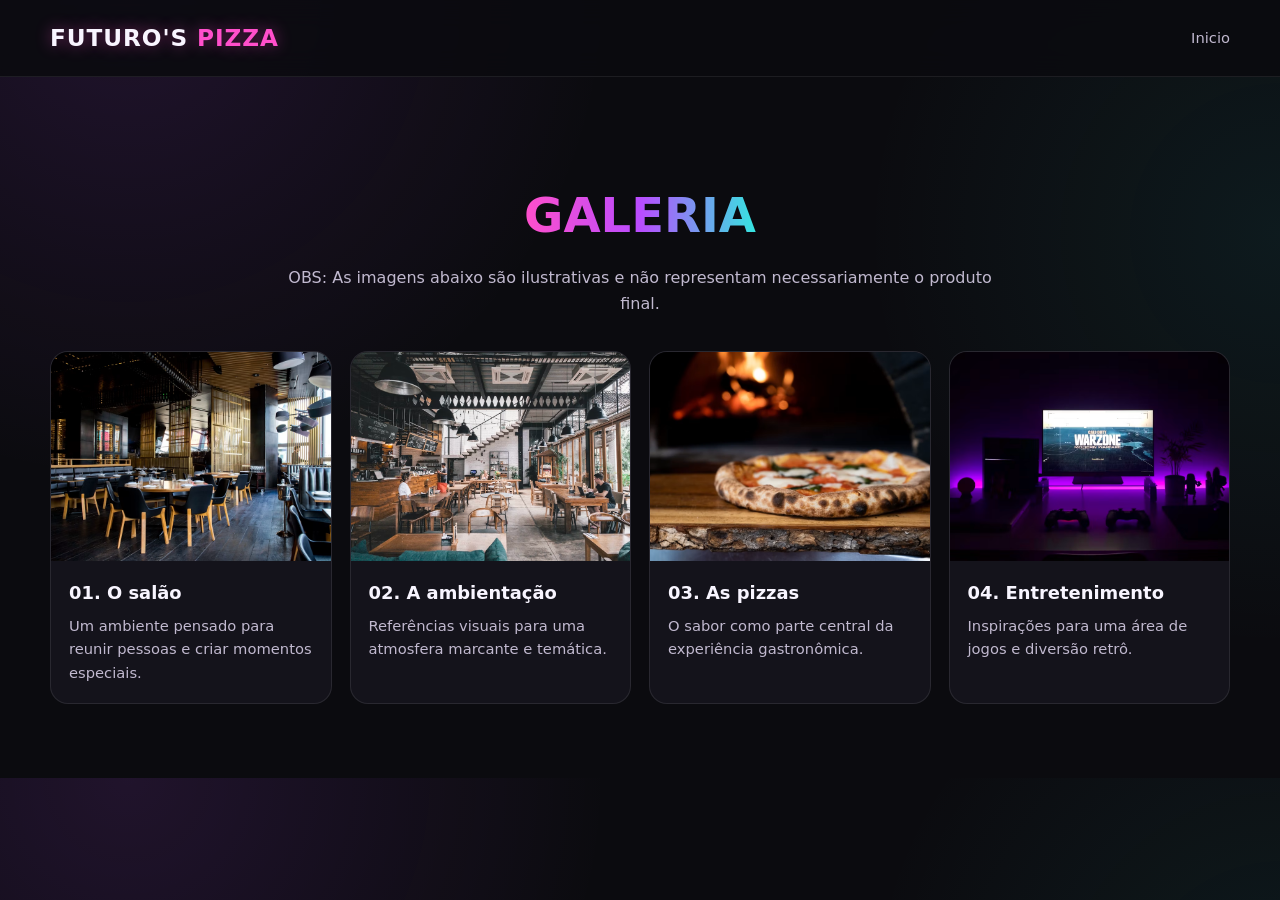
==== galeria/galeria.html @ fd4d447b "Primeiro commit" ====
<!DOCTYPE html>
<html lang="pt-BR">
<head>
    <meta charset="UTF-8">
    <link rel="stylesheet" href="galeria.css">
    <meta name="viewport" content="width=device-width, initial-scale=1.0">
    <title>Document</title>
</head>
<body>

    <header class="site-header">
    <nav class="nav container" aria-label="Navegação principal">
      <!-- Altere o nome da marca aqui, se necessário. -->
      <a class="brand" href="/index.html">FUTURO'S <span>PIZZA</span></a>
      <div class="nav-links">
        <a href="/index.html">Inicio</a>
    

      </div>
    </nav>
  </header>

       <section id="galeria">
      <div class="container">
        <div class="section-heading">
          <span class="eyebrow"></span>
          <h2><span class="gradient-text">GALERIA</span></h2>
          <p>OBS: As imagens abaixo são ilustrativas e não representam necessariamente o produto final.</p>
        </div>

        <div class="gallery">
          <!-- CARTÃO: para trocar uma foto, altere o endereço dentro de src.
               Para adicionar outro cartão, copie um bloco <article class="card"> completo. -->
          <article class="card">
            <img src="/imgs/osalao.avif" alt="Interior de restaurante com mesas e iluminação aconchegante" loading="lazy">
            <div class="card-body"><h3>01. O salão</h3><p>Um ambiente pensado para reunir pessoas e criar momentos especiais.</p></div>
          </article>
          <article class="card">
            <img src="/imgs/ambientacao.avif" alt="Ambiente de restaurante com decoração contemporânea" loading="lazy">
            <div class="card-body"><h3>02. A ambientação</h3><p>Referências visuais para uma atmosfera marcante e temática.</p></div>
          </article>
          <article class="card">
            <img src="/imgs/aspizzas.avif" alt="Pizza preparada e pronta para servir" loading="lazy">
            <div class="card-body"><h3>03. As pizzas</h3><p>O sabor como parte central da experiência gastronômica.</p></div>
          </article>
          <article class="card">
            <img src="/imgs/entretenimento.avif" alt="Equipamentos eletrônicos e entretenimento" loading="lazy">
            <div class="card-body"><h3>04. Entretenimento</h3><p>Inspirações para uma área de jogos e diversão retrô.</p></div>
          </article>
        </div>
      </div>
    </section>
    
</body>
</html>
---- galeria/galeria.css ----
/* =========================================================
       FUTURO'S PIZZA — ESTILOS
       DICA: as cores principais ficam em :root. Troque os códigos
       hexadecimais para personalizar a identidade visual do site.
       ========================================================= */
    :root {
      --bg: #0b0b0f;
      --panel: #14131b;
      --panel-2: #1d1928;
      --text: #f8f5ff;
      --muted: #c1b9cf;
      --purple: #b94cff;
      --pink: #ff4fcb;
      --cyan: #35e6e0;
      --max-width: 1180px;
      --radius: 22px;
      --shadow: 0 0 28px rgba(185, 76, 255, .16);
    }

    * { box-sizing: border-box; }
    html { scroll-behavior: smooth; }
    body {
      margin: 0;
      background:
        radial-gradient(circle at 10% 0%, rgba(185,76,255,.12), transparent 30rem),
        radial-gradient(circle at 100% 30%, rgba(53,230,224,.07), transparent 26rem),
        var(--bg);
      color: var(--text);
      font-family: system-ui, -apple-system, BlinkMacSystemFont, "Segoe UI", sans-serif;
      line-height: 1.6;
    }
    img { display: block; width: 100%; }
    a { color: inherit; }
    .container { width: min(var(--max-width), calc(100% - 40px)); margin-inline: auto; }

    /* Cabeçalho fixo e navegação adaptável */
    .site-header {
      position: sticky; top: 0; z-index: 20;
      background: rgba(11,11,15,.88);
      backdrop-filter: blur(14px);
      border-bottom: 1px solid rgba(255,255,255,.08);
    }
    .nav {
      min-height: 76px; display: flex; align-items: center;
      justify-content: space-between; gap: 24px;
    }
    .brand {
      text-decoration: none; font-weight: 900; letter-spacing: .04em;
      font-size: clamp(1.05rem, 2.4vw, 1.45rem);
      text-shadow: 0 0 16px rgba(255,79,203,.45);
    }
    .brand span { color: var(--pink); }
    .nav-links { display: flex; gap: 24px; align-items: center; }
    .nav-links a {
      color: var(--muted); text-decoration: none; font-size: .92rem;
      transition: color .2s ease;
    }
    .nav-links a:hover { color: var(--cyan); }

    /* CARROSSEL DO TOPO:
       Para trocar uma foto, altere o atributo data-image de cada .slide
       no HTML. O texto e o botão também podem ser editados ali. */
    .hero { padding: 28px 0 18px; }
    .carousel {
      position: relative; overflow: hidden; isolation: isolate;
      border: 1px solid rgba(255,255,255,.12);
      border-radius: var(--radius); min-height: 490px;
      background: #17131d; box-shadow: var(--shadow);
    }
    .slide {
      position: absolute; inset: 0; opacity: 0; visibility: hidden;
      transition: opacity .65s ease, visibility .65s ease;
      display: flex; align-items: center;
    }
    .slide.is-active { opacity: 1; visibility: visible; }
    .slide::before {
      content: ""; position: absolute; inset: 0; z-index: -1;
      background-image: var(--slide-image);
      background-size: cover; background-position: center;
      transform: scale(1.02);
    }
    .slide::after {
      content: ""; position: absolute; inset: 0; z-index: -1;
      background: linear-gradient(90deg, rgba(5,4,10,.94) 0%, rgba(5,4,10,.72) 48%, rgba(5,4,10,.12) 100%),
                  linear-gradient(0deg, rgba(5,4,10,.45), transparent 60%);
    }
    .slide-content { width: min(700px, 100%); padding: clamp(28px, 6vw, 76px); }
    .eyebrow {
      display: inline-block; color: var(--cyan); text-transform: uppercase;
      font-size: .78rem; font-weight: 800; letter-spacing: .18em;
      margin-bottom: 14px;
    }
    h1, h2, h3, p { margin-top: 0; }
    .slide h1, .slide h2 {
      margin-bottom: 18px; font-size: clamp(2.25rem, 6vw, 4.7rem);
      line-height: 1.04; letter-spacing: -.045em;
      text-shadow: 0 0 24px rgba(185,76,255,.35);
    }
    .slide p { color: #e1d9eb; font-size: clamp(1rem, 1.7vw, 1.15rem); max-width: 560px; }
    .button {
      display: inline-flex; align-items: center; justify-content: center;
      padding: 13px 22px; border-radius: 999px; text-decoration: none;
      font-weight: 800; background: linear-gradient(100deg, var(--purple), var(--pink));
      color: #fff; box-shadow: 0 8px 28px rgba(185,76,255,.25);
      border: 0; cursor: pointer; transition: transform .2s ease, filter .2s ease;
    }
    .button:hover { transform: translateY(-2px); filter: brightness(1.1); }
    .carousel-controls {
      position: absolute; z-index: 5; left: 0; right: 0; bottom: 20px;
      display: flex; justify-content: space-between; align-items: center;
      padding: 0 22px;
    }
    .arrow {
      width: 44px; height: 44px; border-radius: 50%;
      border: 1px solid rgba(255,255,255,.45); color: white;
      background: rgba(10,8,16,.55); cursor: pointer; font-size: 1.25rem;
    }
    .dots { display: flex; gap: 9px; }
    .dot {
      width: 9px; height: 9px; padding: 0; border: 0; border-radius: 50%;
      background: rgba(255,255,255,.45); cursor: pointer;
    }
    .dot[aria-current="true"] { background: var(--pink); box-shadow: 0 0 12px var(--pink); }

    /* Seções e cartões da galeria */
    section { padding: 74px 0; }
    .section-heading { max-width: 720px; margin: 0 auto 34px; text-align: center; }
    .section-heading h2 { font-size: clamp(1.8rem, 4vw, 3rem); margin-bottom: 12px; }
    .section-heading p { color: var(--muted); margin-bottom: 0; }
    .gradient-text {
      background: linear-gradient(90deg, var(--pink), var(--purple), var(--cyan));
      -webkit-background-clip: text; background-clip: text; color: transparent;
    }
    .gallery {
      display: grid; grid-template-columns: repeat(4, minmax(0, 1fr)); gap: 18px;
    }
    .card {
      overflow: hidden; border-radius: 18px; background: var(--panel);
      border: 1px solid rgba(255,255,255,.09); transition: transform .25s ease, border-color .25s ease;
    }
    .card:hover { transform: translateY(-5px); border-color: rgba(185,76,255,.6); }
    .card img { aspect-ratio: 4 / 3; object-fit: cover; }
    .card-body { padding: 18px; }
    .card h3 { margin-bottom: 6px; font-size: 1.12rem; }
    .card p { color: var(--muted); font-size: .92rem; margin-bottom: 0; }

    .concept {
      display: grid; grid-template-columns: 1fr 1fr; gap: 36px; align-items: center;
      background: linear-gradient(130deg, rgba(185,76,255,.13), rgba(53,230,224,.05));
      border: 1px solid rgba(255,255,255,.09); border-radius: var(--radius);
      padding: clamp(24px, 5vw, 54px);
    }
    .concept h2 { font-size: clamp(1.8rem, 4vw, 2.8rem); line-height: 1.1; }
    .concept p { color: var(--muted); }
    .concept-image { border-radius: 16px; overflow: hidden; box-shadow: var(--shadow); }
    .concept-image img { aspect-ratio: 4 / 3; object-fit: cover; }
    .chips { display: flex; flex-wrap: wrap; gap: 10px; margin-top: 22px; }
    .chip {
      border: 1px solid rgba(255,255,255,.18); background: rgba(255,255,255,.04);
      color: #eee3ff; border-radius: 999px; padding: 8px 13px; font-size: .85rem;
    }

    .cta {
      text-align: center; border-radius: var(--radius); padding: 48px 24px;
      background: linear-gradient(120deg, rgba(255,79,203,.15), rgba(185,76,255,.16));
      border: 1px solid rgba(255,255,255,.1);
    }
    .cta h2 { font-size: clamp(1.7rem, 4vw, 2.7rem); }
    .cta p { color: var(--muted); max-width: 620px; margin: 0 auto 22px; }

    footer { padding: 30px 0; border-top: 1px solid rgba(255,255,255,.08); color: var(--muted); font-size: .85rem; }
    .footer-inner { display: flex; justify-content: space-between; gap: 16px; flex-wrap: wrap; }

    /* RESPONSIVIDADE: ajustes para tablets e celulares */
    @media (max-width: 900px) {
      .gallery { grid-template-columns: repeat(2, minmax(0, 1fr)); }
      .carousel { min-height: 440px; }
      .concept { grid-template-columns: 1fr; }
      .concept-image { order: -1; }
    }
    @media (max-width: 600px) {
      .container { width: min(100% - 28px, var(--max-width)); }
      .nav { min-height: 66px; }
      .nav-links { gap: 12px; }
      .nav-links a { font-size: .78rem; }
      .nav-links a:nth-child(2) { display: none; }
      .hero { padding-top: 14px; }
      .carousel { min-height: 490px; border-radius: 16px; }
      .slide::after {
        background: linear-gradient(0deg, rgba(5,4,10,.94) 0%, rgba(5,4,10,.65) 65%, rgba(5,4,10,.25) 100%);
      }
      .slide { align-items: flex-end; }
      .slide-content { padding: 28px 22px 86px; }
      .slide h1, .slide h2 { font-size: clamp(2.1rem, 10vw, 3.3rem); }
      .carousel-controls { bottom: 15px; padding: 0 14px; }
      .arrow { width: 39px; height: 39px; }
      section { padding: 52px 0; }
      .gallery { gap: 12px; }
      .card-body { padding: 13px; }
      .card h3 { font-size: 1rem; }
      .card p { font-size: .83rem; }
      .concept { padding: 20px; gap: 22px; }
    }
    @media (prefers-reduced-motion: reduce) {
      *, *::before, *::after { scroll-behavior: auto !important; transition-duration: .01ms !important; }
    }
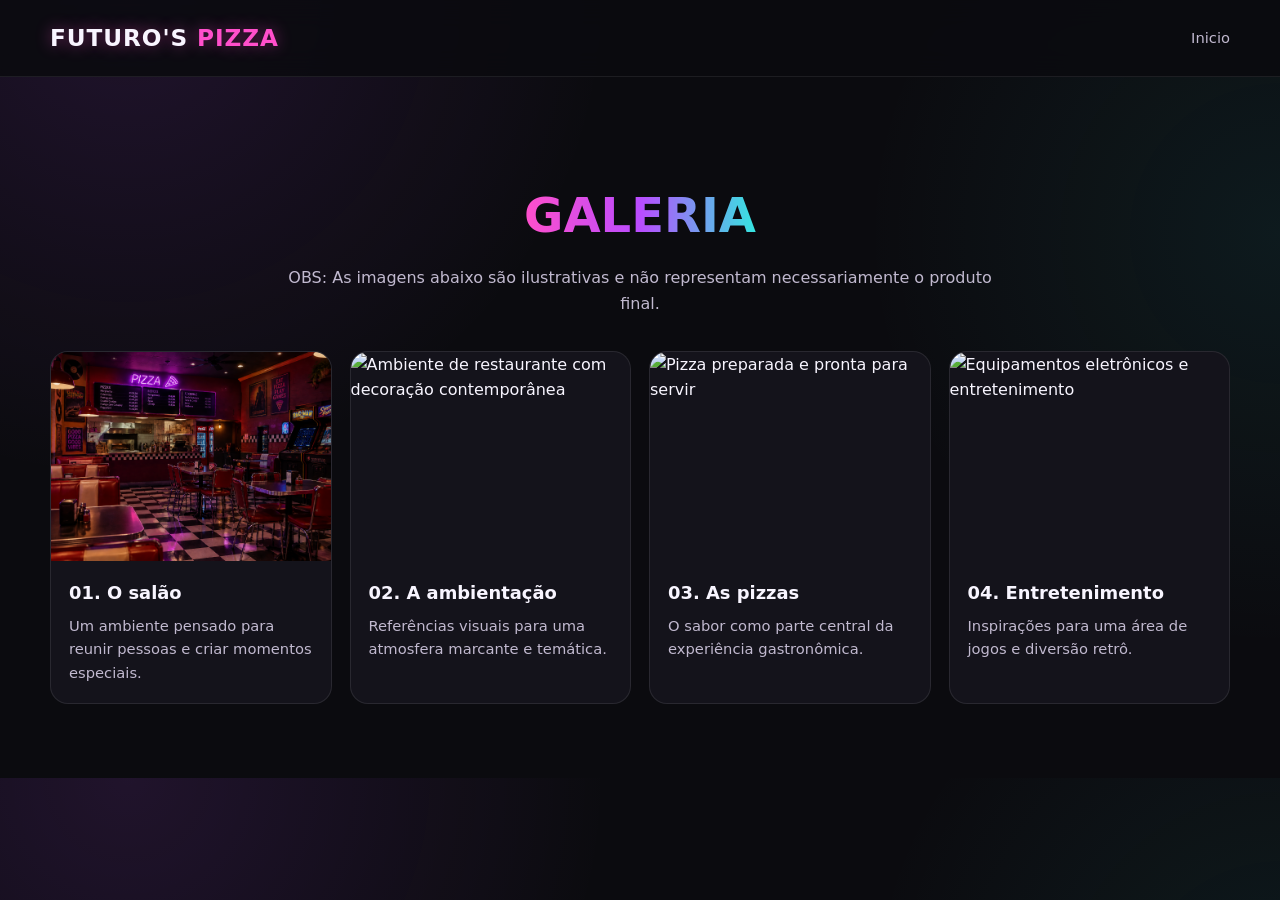
==== commit 0e5904b2: "correção de caminhos 2" ====
--- a/galeria/galeria.html
+++ b/galeria/galeria.html
@@ -4,7 +4,7 @@
     <meta charset="UTF-8">
     <link rel="stylesheet" href="galeria.css">
     <meta name="viewport" content="width=device-width, initial-scale=1.0">
-    <title>Document</title>
+    <title>GALERIA</title>
 </head>
 <body>
 
@@ -32,19 +32,19 @@
           <!-- CARTÃO: para trocar uma foto, altere o endereço dentro de src.
                Para adicionar outro cartão, copie um bloco <article class="card"> completo. -->
           <article class="card">
-            <img src="/imgs/osalao.avif" alt="Interior de restaurante com mesas e iluminação aconchegante" loading="lazy">
+            <a href="./imgs/osalao.png" target="_blank" rel="noopener noreferrer"><img src="./imgs/osalao.png" alt="Interior de restaurante com mesas e iluminação aconchegante" loading="lazy"></a>
             <div class="card-body"><h3>01. O salão</h3><p>Um ambiente pensado para reunir pessoas e criar momentos especiais.</p></div>
           </article>
           <article class="card">
-            <img src="/imgs/ambientacao.avif" alt="Ambiente de restaurante com decoração contemporânea" loading="lazy">
+            <img src="./imgs/ambientacao.avif" alt="Ambiente de restaurante com decoração contemporânea" loading="lazy">
             <div class="card-body"><h3>02. A ambientação</h3><p>Referências visuais para uma atmosfera marcante e temática.</p></div>
           </article>
           <article class="card">
-            <img src="/imgs/aspizzas.avif" alt="Pizza preparada e pronta para servir" loading="lazy">
+            <img src="./imgs/aspizzas.avif" alt="Pizza preparada e pronta para servir" loading="lazy">
             <div class="card-body"><h3>03. As pizzas</h3><p>O sabor como parte central da experiência gastronômica.</p></div>
           </article>
           <article class="card">
-            <img src="/imgs/entretenimento.avif" alt="Equipamentos eletrônicos e entretenimento" loading="lazy">
+            <img src="./imgs/entretenimento.avif" alt="Equipamentos eletrônicos e entretenimento" loading="lazy">
             <div class="card-body"><h3>04. Entretenimento</h3><p>Inspirações para uma área de jogos e diversão retrô.</p></div>
           </article>
         </div>
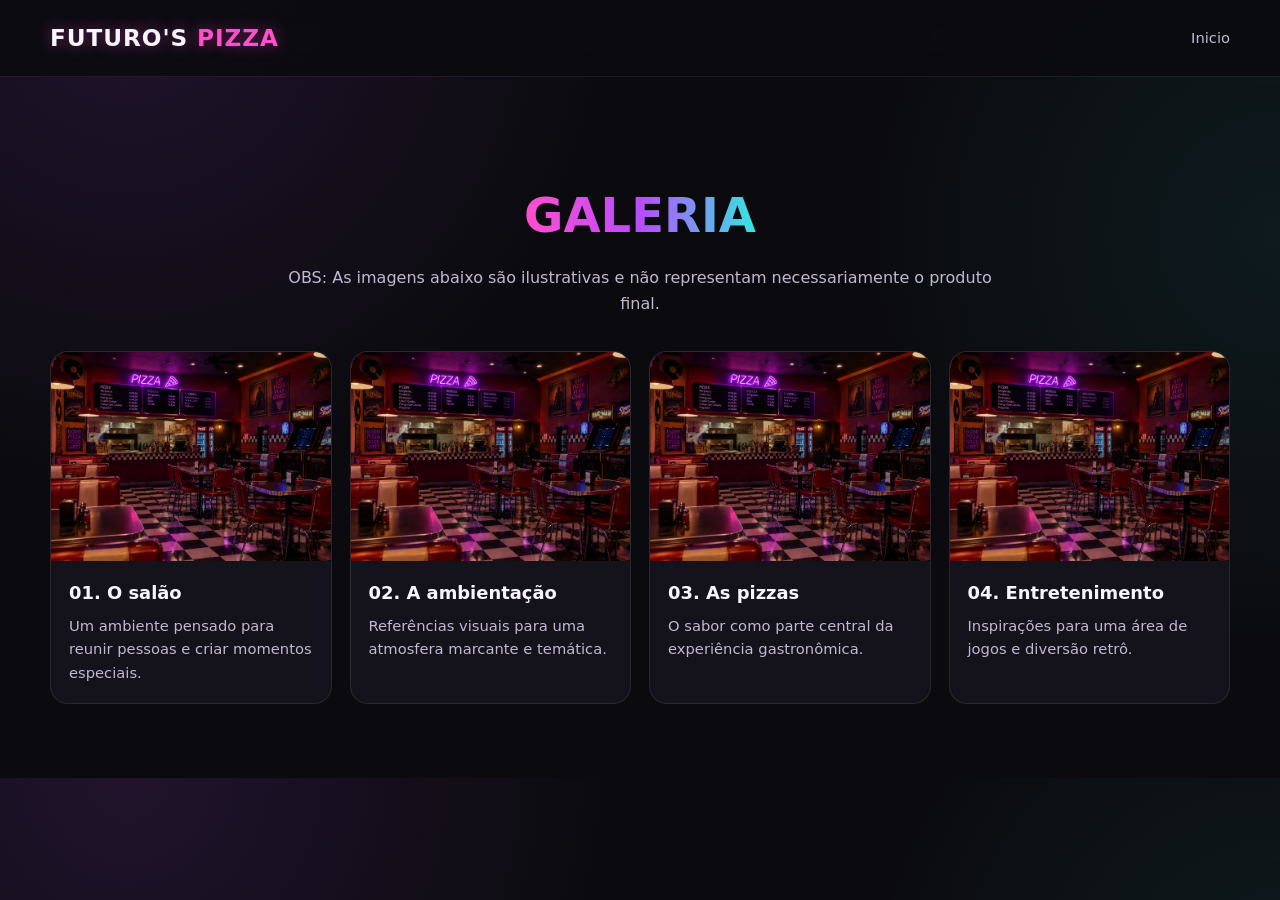
==== commit b7c6688e: "correção de caminhos 3 e adição de um icone provisório para o site" ====
--- a/galeria/galeria.html
+++ b/galeria/galeria.html
@@ -11,9 +11,9 @@
     <header class="site-header">
     <nav class="nav container" aria-label="Navegação principal">
       <!-- Altere o nome da marca aqui, se necessário. -->
-      <a class="brand" href="/index.html">FUTURO'S <span>PIZZA</span></a>
+      <a class="brand" href="../index.html">FUTURO'S <span>PIZZA</span></a>
       <div class="nav-links">
-        <a href="/index.html">Inicio</a>
+        <a href="../index.html">Inicio</a>
     
 
       </div>
@@ -36,15 +36,15 @@
             <div class="card-body"><h3>01. O salão</h3><p>Um ambiente pensado para reunir pessoas e criar momentos especiais.</p></div>
           </article>
           <article class="card">
-            <img src="./imgs/ambientacao.avif" alt="Ambiente de restaurante com decoração contemporânea" loading="lazy">
+            <a href="./imgs/osalao.png" target="_blank" rel="noopener noreferrer"><img src="./imgs/osalao.png" alt="Interior de restaurante com mesas e iluminação aconchegante" loading="lazy"></a>
             <div class="card-body"><h3>02. A ambientação</h3><p>Referências visuais para uma atmosfera marcante e temática.</p></div>
           </article>
           <article class="card">
-            <img src="./imgs/aspizzas.avif" alt="Pizza preparada e pronta para servir" loading="lazy">
+            <a href="./imgs/osalao.png" target="_blank" rel="noopener noreferrer"><img src="./imgs/osalao.png" alt="Interior de restaurante com mesas e iluminação aconchegante" loading="lazy"></a>
             <div class="card-body"><h3>03. As pizzas</h3><p>O sabor como parte central da experiência gastronômica.</p></div>
           </article>
           <article class="card">
-            <img src="./imgs/entretenimento.avif" alt="Equipamentos eletrônicos e entretenimento" loading="lazy">
+            <a href="./imgs/osalao.png" target="_blank" rel="noopener noreferrer"><img src="./imgs/osalao.png" alt="Interior de restaurante com mesas e iluminação aconchegante" loading="lazy"></a>
             <div class="card-body"><h3>04. Entretenimento</h3><p>Inspirações para uma área de jogos e diversão retrô.</p></div>
           </article>
         </div>
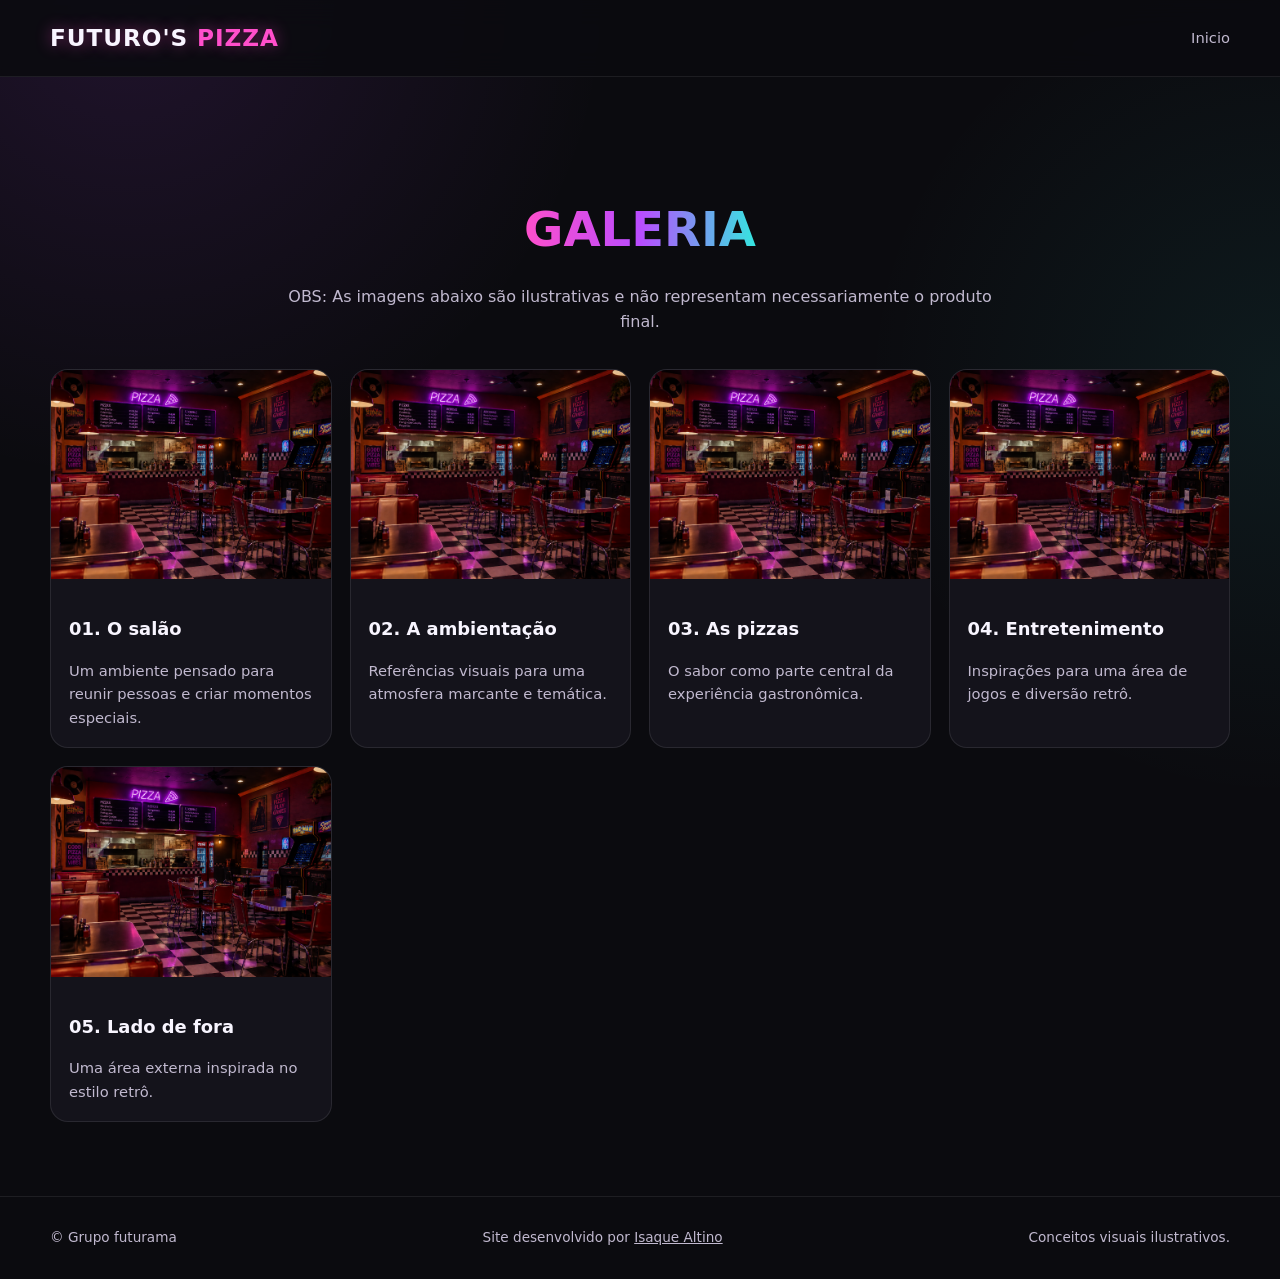
==== commit 9bcc5efb: "um player de musica e correção no footer da galeria" ====
--- a/galeria/galeria.html
+++ b/galeria/galeria.html
@@ -3,6 +3,7 @@
 <head>
     <meta charset="UTF-8">
     <link rel="stylesheet" href="galeria.css">
+    <link rel="icon" href="./imgs/favicon.png" type="image/x-icon">
     <meta name="viewport" content="width=device-width, initial-scale=1.0">
     <title>GALERIA</title>
 </head>
@@ -47,9 +48,21 @@
             <a href="./imgs/osalao.png" target="_blank" rel="noopener noreferrer"><img src="./imgs/osalao.png" alt="Interior de restaurante com mesas e iluminação aconchegante" loading="lazy"></a>
             <div class="card-body"><h3>04. Entretenimento</h3><p>Inspirações para uma área de jogos e diversão retrô.</p></div>
           </article>
+          <article class="card">
+            <a href="./imgs/osalao.png" target="_blank" rel="noopener noreferrer"><img src="./imgs/osalao.png" alt="Interior de restaurante com mesas e iluminação aconchegante" loading="lazy"></a>
+            <div class="card-body"><h3>05. Lado de fora</h3><p>Uma área externa inspirada no estilo retrô.</p></div>
+          </article>
         </div>
       </div>
     </section>
+
+    <footer>
+    <div class="container footer-inner">
+      <span>© <span id="year"></span> Grupo futurama</span>
+      <span>Site desenvolvido por <a href="https://instagram.com/isaquealtino_" target="_blank" rel="noopener noreferrer">Isaque Altino</a></span>
+      <span>Conceitos visuais ilustrativos.</span>
+    </div>
+  </footer>
     
 </body>
 </html>
--- a/galeria/galeria.css
+++ b/galeria/galeria.css
@@ -56,71 +56,6 @@
       transition: color .2s ease;
     }
     .nav-links a:hover { color: var(--cyan); }
-
-    /* CARROSSEL DO TOPO:
-       Para trocar uma foto, altere o atributo data-image de cada .slide
-       no HTML. O texto e o botão também podem ser editados ali. */
-    .hero { padding: 28px 0 18px; }
-    .carousel {
-      position: relative; overflow: hidden; isolation: isolate;
-      border: 1px solid rgba(255,255,255,.12);
-      border-radius: var(--radius); min-height: 490px;
-      background: #17131d; box-shadow: var(--shadow);
-    }
-    .slide {
-      position: absolute; inset: 0; opacity: 0; visibility: hidden;
-      transition: opacity .65s ease, visibility .65s ease;
-      display: flex; align-items: center;
-    }
-    .slide.is-active { opacity: 1; visibility: visible; }
-    .slide::before {
-      content: ""; position: absolute; inset: 0; z-index: -1;
-      background-image: var(--slide-image);
-      background-size: cover; background-position: center;
-      transform: scale(1.02);
-    }
-    .slide::after {
-      content: ""; position: absolute; inset: 0; z-index: -1;
-      background: linear-gradient(90deg, rgba(5,4,10,.94) 0%, rgba(5,4,10,.72) 48%, rgba(5,4,10,.12) 100%),
-                  linear-gradient(0deg, rgba(5,4,10,.45), transparent 60%);
-    }
-    .slide-content { width: min(700px, 100%); padding: clamp(28px, 6vw, 76px); }
-    .eyebrow {
-      display: inline-block; color: var(--cyan); text-transform: uppercase;
-      font-size: .78rem; font-weight: 800; letter-spacing: .18em;
-      margin-bottom: 14px;
-    }
-    h1, h2, h3, p { margin-top: 0; }
-    .slide h1, .slide h2 {
-      margin-bottom: 18px; font-size: clamp(2.25rem, 6vw, 4.7rem);
-      line-height: 1.04; letter-spacing: -.045em;
-      text-shadow: 0 0 24px rgba(185,76,255,.35);
-    }
-    .slide p { color: #e1d9eb; font-size: clamp(1rem, 1.7vw, 1.15rem); max-width: 560px; }
-    .button {
-      display: inline-flex; align-items: center; justify-content: center;
-      padding: 13px 22px; border-radius: 999px; text-decoration: none;
-      font-weight: 800; background: linear-gradient(100deg, var(--purple), var(--pink));
-      color: #fff; box-shadow: 0 8px 28px rgba(185,76,255,.25);
-      border: 0; cursor: pointer; transition: transform .2s ease, filter .2s ease;
-    }
-    .button:hover { transform: translateY(-2px); filter: brightness(1.1); }
-    .carousel-controls {
-      position: absolute; z-index: 5; left: 0; right: 0; bottom: 20px;
-      display: flex; justify-content: space-between; align-items: center;
-      padding: 0 22px;
-    }
-    .arrow {
-      width: 44px; height: 44px; border-radius: 50%;
-      border: 1px solid rgba(255,255,255,.45); color: white;
-      background: rgba(10,8,16,.55); cursor: pointer; font-size: 1.25rem;
-    }
-    .dots { display: flex; gap: 9px; }
-    .dot {
-      width: 9px; height: 9px; padding: 0; border: 0; border-radius: 50%;
-      background: rgba(255,255,255,.45); cursor: pointer;
-    }
-    .dot[aria-current="true"] { background: var(--pink); box-shadow: 0 0 12px var(--pink); }
 
     /* Seções e cartões da galeria */
     section { padding: 74px 0; }
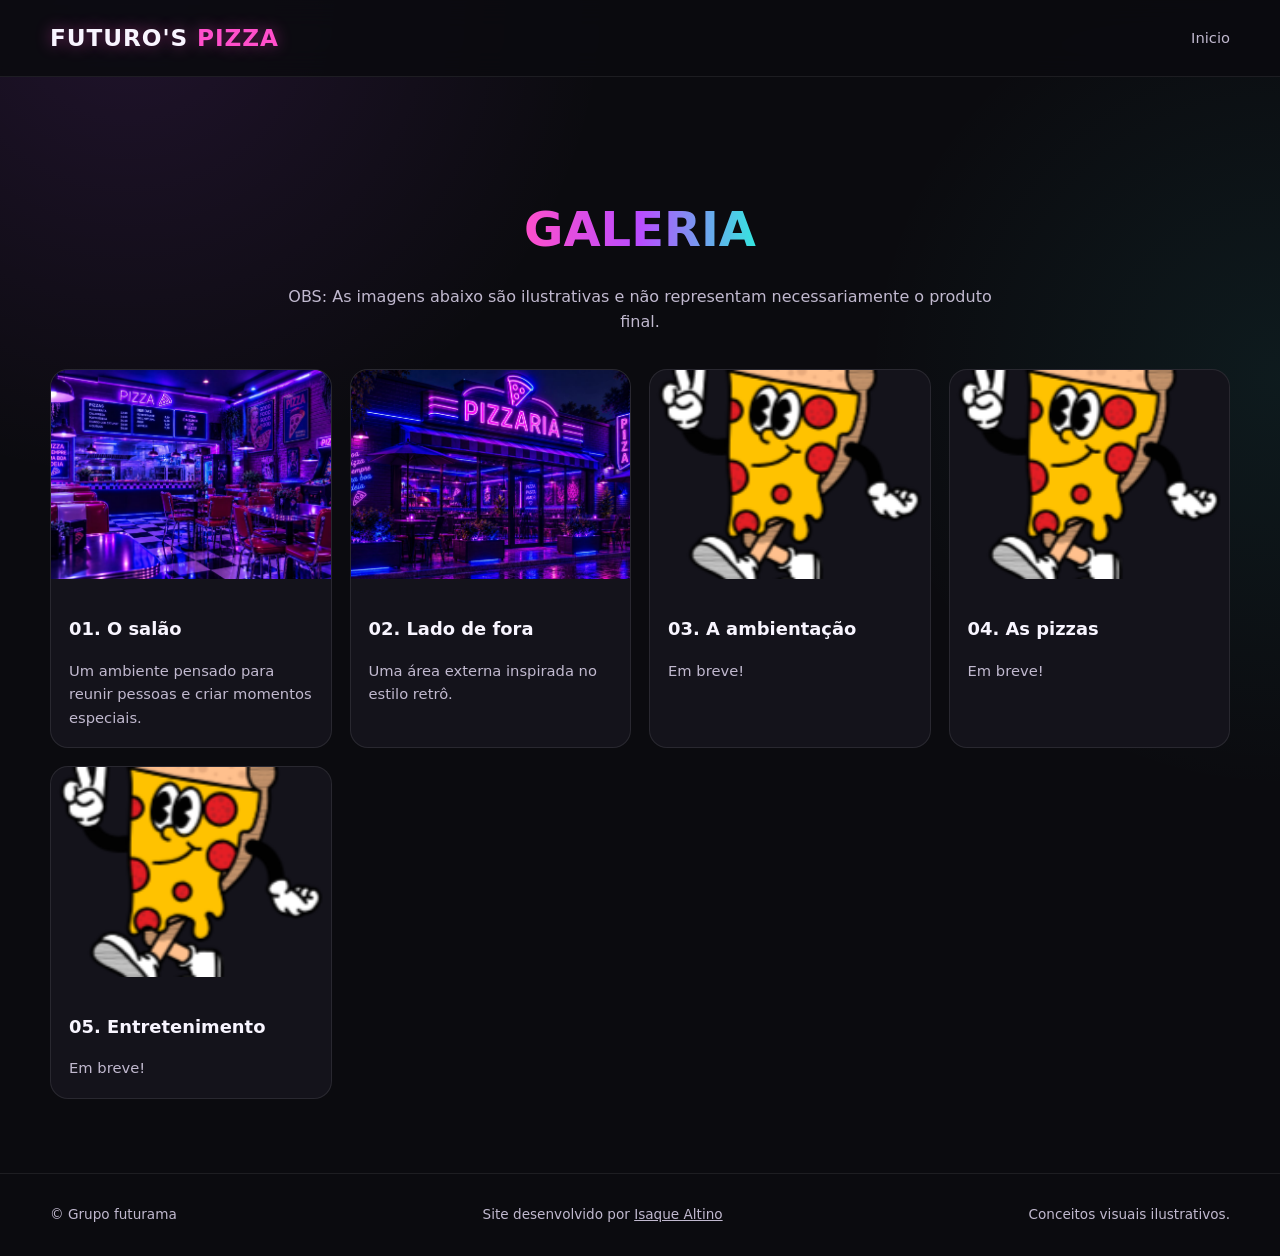
==== commit b93d44fe: "Nova imagem na galeria e no carrossel" ====
--- a/galeria/galeria.html
+++ b/galeria/galeria.html
@@ -37,20 +37,20 @@
             <div class="card-body"><h3>01. O salão</h3><p>Um ambiente pensado para reunir pessoas e criar momentos especiais.</p></div>
           </article>
           <article class="card">
-            <a href="./imgs/osalao.png" target="_blank" rel="noopener noreferrer"><img src="./imgs/osalao.png" alt="Interior de restaurante com mesas e iluminação aconchegante" loading="lazy"></a>
-            <div class="card-body"><h3>02. A ambientação</h3><p>Referências visuais para uma atmosfera marcante e temática.</p></div>
+            <a href="./imgs/oladofora.png" target="_blank" rel="noopener noreferrer"><img src="./imgs/ladofora.jpeg" alt="Interior de restaurante com mesas e iluminação aconchegante" loading="lazy"></a>
+            <div class="card-body"><h3>02. Lado de fora</h3><p>Uma área externa inspirada no estilo retrô.</p></div>
           </article>
           <article class="card">
-            <a href="./imgs/osalao.png" target="_blank" rel="noopener noreferrer"><img src="./imgs/osalao.png" alt="Interior de restaurante com mesas e iluminação aconchegante" loading="lazy"></a>
-            <div class="card-body"><h3>03. As pizzas</h3><p>O sabor como parte central da experiência gastronômica.</p></div>
+            <a href="./imgs/favicon.png" target="_blank" rel="noopener noreferrer"><img src="./imgs/favicon.png" alt="Interior de restaurante com mesas e iluminação aconchegante" loading="lazy"></a>
+            <div class="card-body"><h3>03. A ambientação</h3><p>Em breve!</p></div>
           </article>
           <article class="card">
-            <a href="./imgs/osalao.png" target="_blank" rel="noopener noreferrer"><img src="./imgs/osalao.png" alt="Interior de restaurante com mesas e iluminação aconchegante" loading="lazy"></a>
-            <div class="card-body"><h3>04. Entretenimento</h3><p>Inspirações para uma área de jogos e diversão retrô.</p></div>
+            <a href="./imgs/osalao.png" target="_blank" rel="noopener noreferrer"><img src="./imgs/favicon.png" alt="Interior de restaurante com mesas e iluminação aconchegante" loading="lazy"></a>
+            <div class="card-body"><h3>04. As pizzas</h3><p>Em breve!</p></div>
           </article>
           <article class="card">
-            <a href="./imgs/osalao.png" target="_blank" rel="noopener noreferrer"><img src="./imgs/osalao.png" alt="Interior de restaurante com mesas e iluminação aconchegante" loading="lazy"></a>
-            <div class="card-body"><h3>05. Lado de fora</h3><p>Uma área externa inspirada no estilo retrô.</p></div>
+            <a href="./imgs/favicon.png" target="_blank" rel="noopener noreferrer"><img src="./imgs/favicon.png" alt="Interior de restaurante com mesas e iluminação aconchegante" loading="lazy"></a>
+            <div class="card-body"><h3>05. Entretenimento</h3><p>Em breve!</p></div>
           </article>
         </div>
       </div>
